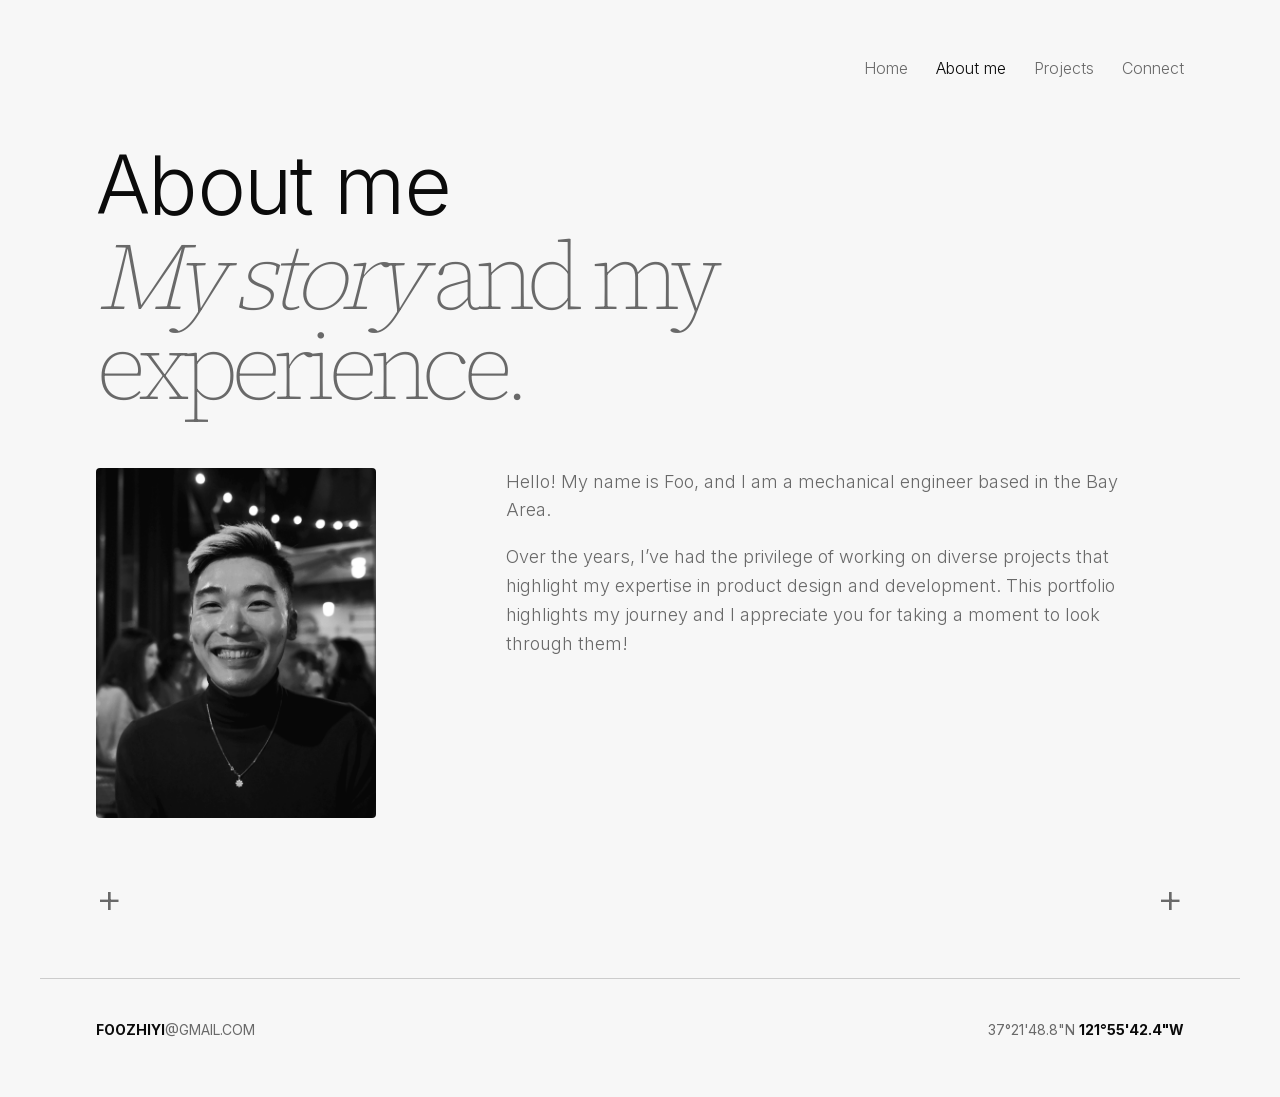
==== about/index.html @ 29fbcda3 "Initial static rebuild of zhiyifoo.com Rebuilt from Framer as plain HTML/CSS/assets with matching UR" ====
<!doctype html>
<html lang="en">
<head>
<meta charset="utf-8">
<meta name="viewport" content="width=device-width, initial-scale=1">
<title>About — Foo's Portfolio</title>
<meta name="description" content="About Zhiyi Foo, a mechanical engineer based in the Bay Area.">
<link rel="canonical" href="https://www.zhiyifoo.com/about/">
<link rel="icon" href="/favicon.jpg" type="image/jpeg">
<meta property="og:type" content="website">
<meta property="og:title" content="About — Foo's Portfolio">
<meta property="og:description" content="About Zhiyi Foo, a mechanical engineer based in the Bay Area.">
<meta property="og:url" content="https://www.zhiyifoo.com/about/">
<meta property="og:image" content="https://www.zhiyifoo.com/assets/images/social-preview.jpg">
<meta name="twitter:card" content="summary_large_image">
<meta name="twitter:title" content="About — Foo's Portfolio">
<meta name="twitter:description" content="About Zhiyi Foo, a mechanical engineer based in the Bay Area.">
<meta name="twitter:image" content="https://www.zhiyifoo.com/assets/images/social-preview.jpg">

<link rel="preload" href="/assets/fonts/inter-300.woff2" as="font" type="font/woff2" crossorigin>
<link rel="preload" href="/assets/fonts/source-serif-4-200.woff2" as="font" type="font/woff2" crossorigin>
<link rel="stylesheet" href="/style.css">

</head>
<body>
<header class="site-header">
  <nav class="site-nav" aria-label="Primary">
      <a href="/">Home</a>
      <a href="/about/" aria-current="page">About me</a>
      <a href="/projects/">Projects</a>
      <a href="/connect/">Connect</a>
  </nav>
</header>
<main>
<h1 class="name">About me</h1>
<p class="role-title"><em>My story</em> and my experience.</p>

<div class="split" style="margin-top:56px">
  <img class="about-photo" src="/assets/images/about-photo.jpeg" alt="Zhiyi Foo">
  <div>
    <p class="lede" style="margin-bottom:18px">Hello! My name is Foo, and I am a mechanical engineer based in the Bay Area.</p>
    <p class="lede">Over the years, I&rsquo;ve had the privilege of working on diverse projects that highlight my expertise in product design and development. This portfolio highlights my journey and I appreciate you for taking a moment to look through them!</p>
  </div>
</div>

<div class="plus-row"><span>+</span><span>+</span></div>

</main>
<footer class="site-footer">
  <a href="mailto:foozhiyi@gmail.com"><strong>FOOZHIYI</strong>@GMAIL.COM</a>
  <a class="location" href="https://www.google.com/maps/place/San+Francisco+Bay+Area,+CA/@37.8778835,-123.0797015,9z/data=!3m1!4b1!4m6!3m5!1s0x808583a3a688d7b5:0x8c891b8457461fa9!8m2!3d37.8271784!4d-122.2913078!16zL20vMDZwdnI?entry=ttu" target="_blank" rel="noopener">37&deg;21'48.8"N <strong>121&deg;55'42.4"W</strong></a>
</footer>
</body>
</html>
---- style.css ----
/* Zhiyi Foo — Portfolio. Values verified against the live Framer site's real CSS
   custom properties and cross-checked with rendered screenshots.
   Fonts self-hosted from the exact files Framer/Google Fonts serve, so weights
   and the "Source Serif Pro" alias (not available by name on the Google Fonts
   API) render identically rather than relying on a substitute. */

@font-face {
  font-family: "Inter";
  font-style: normal;
  font-weight: 300;
  font-display: block;
  src: url("/assets/fonts/inter-300.woff2") format("woff2");
}
@font-face {
  font-family: "Inter";
  font-style: normal;
  font-weight: 400;
  font-display: swap;
  src: url("/assets/fonts/inter-400.woff2") format("woff2");
}
@font-face {
  font-family: "Inter";
  font-style: normal;
  font-weight: 500;
  font-display: swap;
  src: url("/assets/fonts/inter-500.woff2") format("woff2");
}
@font-face {
  font-family: "Inter";
  font-style: normal;
  font-weight: 600;
  font-display: swap;
  src: url("/assets/fonts/inter-600.woff2") format("woff2");
}
@font-face {
  font-family: "Inter";
  font-style: normal;
  font-weight: 700;
  font-display: swap;
  src: url("/assets/fonts/inter-700.woff2") format("woff2");
}
@font-face {
  font-family: "Inter";
  font-style: italic;
  font-weight: 300;
  font-display: swap;
  src: url("/assets/fonts/inter-italic-300.woff2") format("woff2");
}
@font-face {
  font-family: "Source Serif 4";
  font-style: normal;
  font-weight: 200;
  font-display: block;
  src: url("/assets/fonts/source-serif-4-200.woff2") format("woff2");
}
@font-face {
  font-family: "Source Serif 4";
  font-style: normal;
  font-weight: 300;
  font-display: swap;
  src: url("/assets/fonts/source-serif-4-300.woff2") format("woff2");
}
@font-face {
  font-family: "Source Serif Pro";
  font-style: normal;
  font-weight: 300;
  font-display: swap;
  src: url("/assets/fonts/source-serif-pro-300.woff2") format("woff2");
}
@font-face {
  font-family: "Fragment Mono";
  font-style: normal;
  font-weight: 400;
  font-display: swap;
  src: url("/assets/fonts/fragment-mono-400.woff2") format("woff2");
}

:root {
  --color-ink: #0b0b0b;
  --color-paper: #f7f7f7;
  --color-surface: #ebebeb;
  --color-border: #cccccc;
  --color-muted: #696969;

  --font-body: "Inter", -apple-system, BlinkMacSystemFont, "Segoe UI", Roboto, sans-serif;
  --font-serif: "Source Serif 4", Georgia, "Times New Roman", serif;
  --font-serif-pro: "Source Serif Pro", "Source Serif 4", Georgia, "Times New Roman", serif;
  --font-mono: "Fragment Mono", ui-monospace, "SFMono-Regular", Menlo, Consolas, monospace;

  --max-width: 1200px;
  --pad: clamp(24px, 6vw, 56px);
  --pad-r: clamp(24px, 6vw, 56px);
}

@media (prefers-color-scheme: dark) {
  :root {
    --color-ink: #ffffff;
    --color-paper: #0b0b0b;
    --color-surface: #121212;
    --color-border: #272727;
    --color-muted: #a8a8a8;
  }
}

* { box-sizing: border-box; min-width: 0; }
html, body { margin: 0; padding: 0; overflow-x: hidden; }

body {
  background: var(--color-paper);
  color: var(--color-ink);
  font-family: var(--font-body);
  font-size: 16px;
  line-height: 1.6;
  -webkit-font-smoothing: antialiased;
}

h1, h2, h3, h4, p, figure { margin: 0; }
a { color: inherit; }
img { max-width: 100%; display: block; }

.wrap, header.site-header, main, footer.site-footer {
  max-width: var(--max-width);
  margin: 0 auto;
  padding-left: var(--pad);
  padding-right: var(--pad-r);
}

/* Two-column pattern reused across hero divider row, section headings + lists,
   and the About photo + bio row. */
.split {
  display: grid;
  grid-template-columns: 330px 1fr;
  gap: 80px;
  align-items: start;
}

@media (max-width: 860px) {
  .split { grid-template-columns: 1fr; gap: 20px; }
}

/* Header / nav — no logo/brand on the live site, just right-aligned nav */
header.site-header {
  display: flex;
  justify-content: flex-end;
  padding-top: 56px;
  padding-bottom: 0;
}

nav.site-nav {
  display: flex;
  gap: 16px 28px;
  flex-wrap: wrap;
  justify-content: flex-end;
  width: 100%;
}

nav.site-nav a {
  text-decoration: none;
  font-size: 16px;
  font-weight: 300;
  color: var(--color-muted);
}

nav.site-nav a[aria-current="page"] { color: var(--color-ink); }
nav.site-nav a:hover { color: var(--color-ink); }

/* Main content */
main { padding-top: 60px; padding-bottom: 0; }

.hero-photo {
  width: 90px;
  height: 90px;
  border-radius: 50%;
  object-fit: cover;
  margin-bottom: 32px;
}

.about-photo {
  width: 100%;
  max-width: 280px;
  aspect-ratio: 4 / 5;
  object-fit: cover;
  border-radius: 4px;
}

h1.name {
  font-family: var(--font-body);
  font-weight: 300;
  font-size: clamp(40px, 6.4vw, 90px);
  line-height: 1.05;
  letter-spacing: -0.02em;
  color: var(--color-ink);
}

.role-title {
  font-family: "Source Serif 4", Georgia, "Times New Roman", serif;
  font-weight: 200;
  font-size: clamp(44px, 7.4vw, 104px);
  line-height: 0.95;
  letter-spacing: -8.32px;
  color: var(--color-muted);
  margin-top: 4px;
  max-width: 740px;
}

.role-title em, .role-title i { font-style: italic; }

.hero-row { margin-top: 110px; }

.divider {
  border: none;
  border-top: 1px solid var(--color-border);
  margin: 12px 0 0;
}

.lede {
  font-size: 18px;
  font-weight: 300;
  color: var(--color-muted);
}

.split .lede { max-width: 60ch; }

.plus-row {
  display: flex;
  justify-content: space-between;
  margin: 60px 0;
  color: var(--color-muted);
  font-size: 40px;
  font-weight: 300;
  line-height: 1;
}

section { margin: 60px 0; }

h1.section-title, .split > h1 {
  font-family: var(--font-serif);
  font-weight: 300;
  font-size: clamp(32px, 4.4vw, 60px);
  color: var(--color-ink);
  line-height: 1.1;
}

/* Experience list */
.experience-item {
  padding: 20px 0;
}

.experience-item:first-child {
  padding-top: 0;
}

.experience-item .company {
  display: block;
  font-family: var(--font-body);
  font-weight: 300;
  font-size: 36px;
  color: var(--color-ink);
}

.experience-item .dates {
  display: block;
  font-size: 16px;
  font-weight: 300;
  color: var(--color-muted);
  margin-top: 4px;
}

.experience-item .title {
  font-family: var(--font-body);
  font-weight: 300;
  font-style: italic;
  font-size: 24px;
  color: var(--color-ink);
  margin-top: 22px;
  padding-left: 32px;
}

.experience-item .desc {
  font-size: 18px;
  font-weight: 300;
  color: var(--color-muted);
  margin-top: 8px;
  max-width: 60ch;
  padding-left: 32px;
}

/* Resume button */
.btn {
  display: inline-flex;
  align-items: center;
  gap: 8px;
  background: var(--color-ink);
  color: var(--color-paper);
  text-decoration: none;
  padding: 14px 28px;
  border-radius: 50px;
  font-size: 15px;
  border: none;
  cursor: pointer;
  margin-top: 28px;
}

/* Project grid */
.project-grid {
  display: grid;
  grid-template-columns: repeat(3, 1fr);
  gap: 36px 32px;
}

@media (max-width: 860px) {
  .project-grid { grid-template-columns: repeat(2, 1fr); }
}
@media (max-width: 560px) {
  .project-grid { grid-template-columns: 1fr; }
}

.project-card { display: block; text-decoration: none; color: inherit; }

.project-card img {
  width: 100%;
  aspect-ratio: 4 / 3;
  object-fit: cover;
  border-radius: 6px;
  margin-bottom: 16px;
}

.project-card .project-card-title {
  font-family: var(--font-body);
  font-style: italic;
  font-weight: 300;
  font-size: 24px;
  color: var(--color-ink);
  text-align: center;
}

.project-card .project-card-year {
  font-size: 14px;
  color: var(--color-muted);
  margin-top: 4px;
  text-align: center;
}

.home-project-grid { grid-template-columns: repeat(2, 1fr); gap: 10px; }
.home-project-grid .project-card img { aspect-ratio: 4 / 3; border-radius: 0; margin-bottom: 0; }

.resume-download { text-align: center; margin-top: 56px; }
.resume-download .btn { margin-top: 0; }

.social-row {
  display: flex;
  justify-content: center;
  align-items: center;
  gap: 230px;
  margin-top: 40px;
}

.social-row a {
  display: flex;
  align-items: center;
  justify-content: center;
  width: 50px;
  height: 50px;
  border-radius: 10px;
  background: var(--color-ink);
  color: var(--color-paper);
}

.social-row svg { width: 24px; height: 24px; }

@media (max-width: 560px) {
  .social-row { gap: 60px; }
}

/* Connect form */
.contact-form {
  display: grid;
  grid-template-columns: 1fr 1fr;
  gap: 16px;
}

.contact-form .field-message { grid-column: 1 / -1; }
.contact-form .field-submit { grid-column: 1 / -1; }

.contact-form input,
.contact-form textarea {
  width: 100%;
  background: var(--color-surface);
  border: 1px solid var(--color-border);
  border-radius: 8px;
  color: var(--color-ink);
  font-family: var(--font-body);
  font-size: 15px;
  padding: 14px 16px;
}

.contact-form textarea { min-height: 130px; resize: vertical; }

.contact-form ::placeholder { color: var(--color-muted); opacity: 1; }

.contact-form button {
  width: 100%;
  background: var(--color-surface);
  color: var(--color-ink);
  border: 1px solid var(--color-border);
  border-radius: 8px;
  padding: 14px 16px;
  font-family: var(--font-body);
  font-weight: 600;
  font-size: 15px;
  cursor: pointer;
}

.contact-form button:hover { background: var(--color-border); }

@media (max-width: 640px) {
  .contact-form { grid-template-columns: 1fr; }
}

/* Blog post */
.post-back {
  display: inline-block;
  color: var(--color-muted);
  text-decoration: none;
  font-size: 50px;
  line-height: 1;
  margin-bottom: 56px;
}
.post-back:hover { color: var(--color-ink); }

.post-header { text-align: center; max-width: 760px; margin: 0 auto 48px; }

.post-header h1 {
  font-family: var(--font-body);
  font-weight: 300;
  font-size: clamp(40px, 9vw, 90px);
  line-height: 1.1;
  color: var(--color-ink);
}

.post-meta { margin-top: 20px; }

.post-meta .post-tag-primary {
  display: block;
  font-family: var(--font-serif-pro);
  font-style: normal;
  font-weight: 300;
  font-size: 22px;
  color: var(--color-muted);
}

.post-meta .post-tag-year {
  display: block;
  font-size: 16px;
  color: var(--color-muted);
  margin-top: 4px;
}

.post-hero {
  width: 100%;
  border-radius: 6px;
  margin-bottom: 32px;
  aspect-ratio: 16/10;
  object-fit: cover;
}

article.post-body {
  max-width: 680px;
  margin: 0 auto;
}

article.post-body p {
  margin-bottom: 18px;
  font-size: 18px;
  line-height: 1.5;
  font-weight: 300;
  color: var(--color-ink);
}

article.post-body h2 {
  font-family: var(--font-body);
  font-weight: 700;
  font-size: 35px;
  margin-top: 44px;
  margin-bottom: 16px;
  color: var(--color-ink);
}

article.post-body h3 {
  font-family: var(--font-body);
  font-weight: 700;
  font-size: 25px;
  margin-top: 32px;
  margin-bottom: 12px;
  color: var(--color-ink);
}

.post-inline-img {
  display: block;
  box-sizing: border-box;
  width: 100%;
  height: auto;
  border-radius: 6px;
  margin: 24px 0;
  padding: 28px;
  background: #ffffff;
}

.img-caption {
  margin: -16px 0 24px;
  padding-left: 14px;
  border-left: 2px solid var(--color-border);
  font-style: italic;
  font-size: 15px;
  font-weight: 300;
  color: var(--color-muted);
}

.related-list {
  list-style: none;
  padding: 0;
  margin: 0;
  display: flex;
  flex-direction: column;
}

.related-list li {
  padding: 28px 0;
  border-top: 1px solid var(--color-border);
}

.related-list li:last-child { border-bottom: 1px solid var(--color-border); }

.related-list a {
  display: flex;
  align-items: center;
  gap: 24px;
  text-decoration: none;
  color: inherit;
}

.related-list a img {
  width: 209px;
  max-width: 35%;
  aspect-ratio: 3 / 2;
  object-fit: cover;
  border-radius: 6px;
  flex: none;
}

.related-list .related-body {
  display: flex;
  justify-content: space-between;
  align-items: baseline;
  gap: 16px;
  flex: 1;
}

.related-list .related-title {
  font-weight: 500;
  font-size: 18px;
}

.related-list .related-date {
  font-size: 16px;
  color: var(--color-muted);
  white-space: nowrap;
}

@media (max-width: 560px) {
  .related-list a { gap: 16px; }
  .related-list a img { width: 96px; }
  .related-list .related-body { flex-direction: column; gap: 4px; }
}

/* Footer */
footer.site-footer {
  padding-top: 40px;
  padding-bottom: 56px;
  display: flex;
  flex-wrap: wrap;
  gap: 20px;
  justify-content: space-between;
  align-items: center;
  font-size: 14px;
  color: var(--color-muted);
  border-top: 1px solid var(--color-border);
  margin-top: 60px;
}

footer.site-footer a { text-decoration: none; color: var(--color-muted); }
footer.site-footer strong { color: var(--color-ink); font-weight: 700; }

footer.site-footer .social-links { display: flex; gap: 20px; }

.location { font-size: 14px; }

/* 404 */
.not-found { text-align: center; padding: 140px 24px; }
.not-found h1 { font-family: var(--font-serif); font-weight: 300; font-size: 48px; margin-bottom: 16px; }
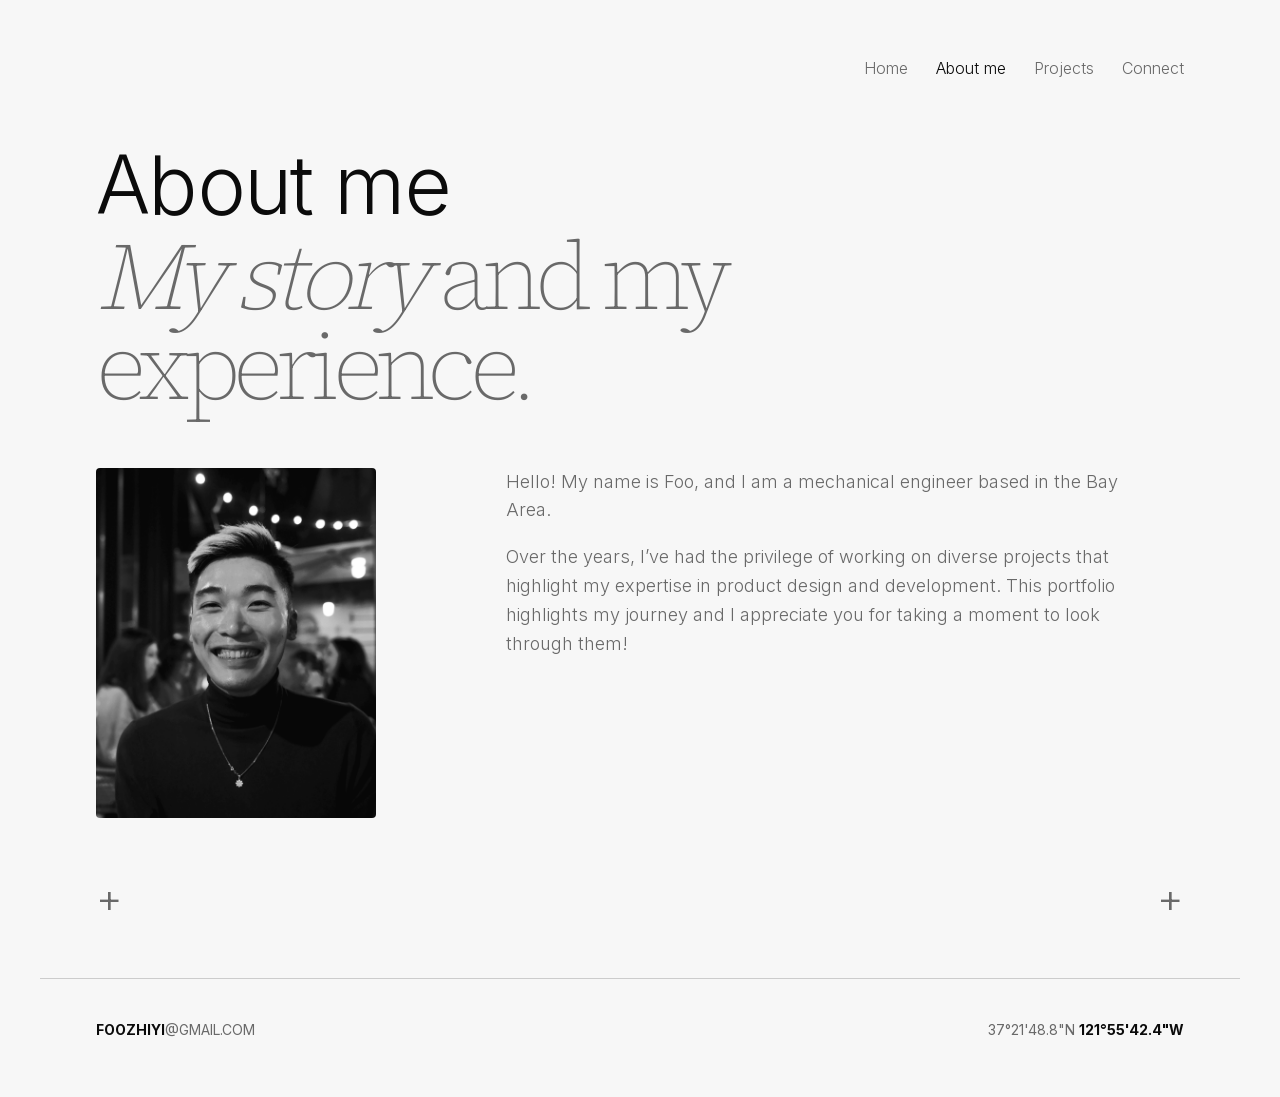
==== commit 6970c2ff: "Add cache-busting version query to stylesheet links Ensures browsers fetch the updated CSS after eac" ====
--- a/about/index.html
+++ b/about/index.html
@@ -19,7 +19,7 @@
 
 <link rel="preload" href="/assets/fonts/inter-300.woff2" as="font" type="font/woff2" crossorigin>
 <link rel="preload" href="/assets/fonts/source-serif-4-200.woff2" as="font" type="font/woff2" crossorigin>
-<link rel="stylesheet" href="/style.css">
+<link rel="stylesheet" href="/style.css?v=2">
 
 </head>
 <body>
--- a/style.css
+++ b/style.css
@@ -197,13 +197,17 @@
   font-weight: 200;
   font-size: clamp(44px, 7.4vw, 104px);
   line-height: 0.95;
-  letter-spacing: -8.32px;
+  letter-spacing: -0.08em;
   color: var(--color-muted);
   margin-top: 4px;
   max-width: 740px;
 }
 
 .role-title em, .role-title i { font-style: italic; }
+
+@media (max-width: 640px) {
+  .role-title .role-title-break { display: block; }
+}
 
 .hero-row { margin-top: 110px; }
 
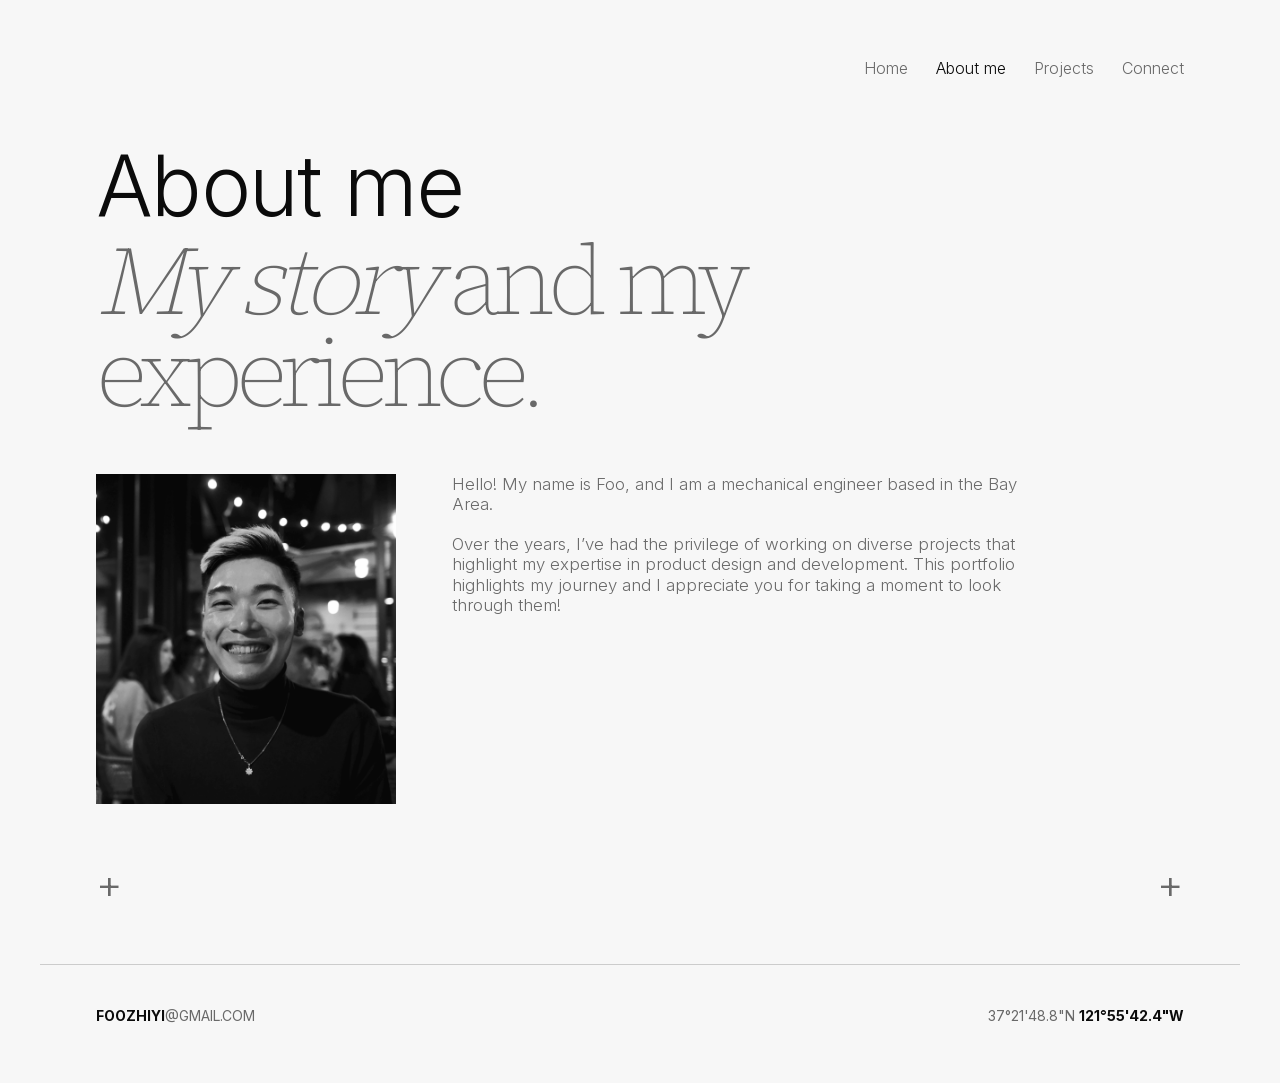
==== commit 936d1ab0: "Fix About page hero heading sizes, photo dims, and bio layout to match reference - h1.name and .role" ====
--- a/about/index.html
+++ b/about/index.html
@@ -19,7 +19,7 @@
 
 <link rel="preload" href="/assets/fonts/inter-300.woff2" as="font" type="font/woff2" crossorigin>
 <link rel="preload" href="/assets/fonts/source-serif-4-200.woff2" as="font" type="font/woff2" crossorigin>
-<link rel="stylesheet" href="/style.css?v=2">
+<link rel="stylesheet" href="/style.css?v=4">
 
 </head>
 <body>
@@ -35,11 +35,11 @@
 <h1 class="name">About me</h1>
 <p class="role-title"><em>My story</em> and my experience.</p>
 
-<div class="split" style="margin-top:56px">
+<div class="split about-split" style="margin-top:56px">
   <img class="about-photo" src="/assets/images/about-photo.jpeg" alt="Zhiyi Foo">
   <div>
-    <p class="lede" style="margin-bottom:18px">Hello! My name is Foo, and I am a mechanical engineer based in the Bay Area.</p>
-    <p class="lede">Over the years, I&rsquo;ve had the privilege of working on diverse projects that highlight my expertise in product design and development. This portfolio highlights my journey and I appreciate you for taking a moment to look through them!</p>
+    <p class="lede about-lede">Hello! My name is Foo, and I am a mechanical engineer based in the Bay Area.</p>
+    <p class="lede about-lede">Over the years, I&rsquo;ve had the privilege of working on diverse projects that highlight my expertise in product design and development. This portfolio highlights my journey and I appreciate you for taking a moment to look through them!</p>
   </div>
 </div>
 
--- a/style.css
+++ b/style.css
@@ -177,16 +177,16 @@
 
 .about-photo {
   width: 100%;
-  max-width: 280px;
-  aspect-ratio: 4 / 5;
+  max-width: 300px;
+  aspect-ratio: 300 / 330;
   object-fit: cover;
-  border-radius: 4px;
+  border-radius: 0;
 }
 
 h1.name {
   font-family: var(--font-body);
   font-weight: 300;
-  font-size: clamp(40px, 6.4vw, 90px);
+  font-size: clamp(58px, calc(19.11px + 5.063vw), 90px);
   line-height: 1.05;
   letter-spacing: -0.02em;
   color: var(--color-ink);
@@ -195,12 +195,24 @@
 .role-title {
   font-family: "Source Serif 4", Georgia, "Times New Roman", serif;
   font-weight: 200;
-  font-size: clamp(44px, 7.4vw, 104px);
+  font-size: clamp(67px, calc(22.04px + 5.854vw), 104px);
   line-height: 0.95;
   letter-spacing: -0.08em;
   color: var(--color-muted);
   margin-top: 4px;
   max-width: 740px;
+}
+
+/* About page photo + bio split: reference switches to a fixed 300px photo
+   column much earlier than the generic .split breakpoint, so this gets its
+   own scoped column widths/gap/breakpoint rather than touching .split. */
+.split.about-split {
+  grid-template-columns: 300px 1fr;
+  gap: 56px;
+}
+
+@media (max-width: 430px) {
+  .split.about-split { grid-template-columns: 1fr; gap: 20px; }
 }
 
 .role-title em, .role-title i { font-style: italic; }
@@ -223,6 +235,15 @@
   color: var(--color-muted);
 }
 
+/* About page bio copy: reference scales this text (12px -> 18px across
+   breakpoints) independently of the generic .lede used elsewhere on the
+   site, so it gets its own scoped sizing rather than changing .lede globally. */
+.about-lede {
+  font-size: clamp(12px, calc(3.76px + 1.017vw), 18px);
+  line-height: 1.2;
+  margin-bottom: 1.2em;
+}
+
 .split .lede { max-width: 60ch; }
 
 .plus-row {
@@ -258,7 +279,7 @@
   display: block;
   font-family: var(--font-body);
   font-weight: 300;
-  font-size: 36px;
+  font-size: clamp(26px, 6vw, 36px);
   color: var(--color-ink);
 }
 
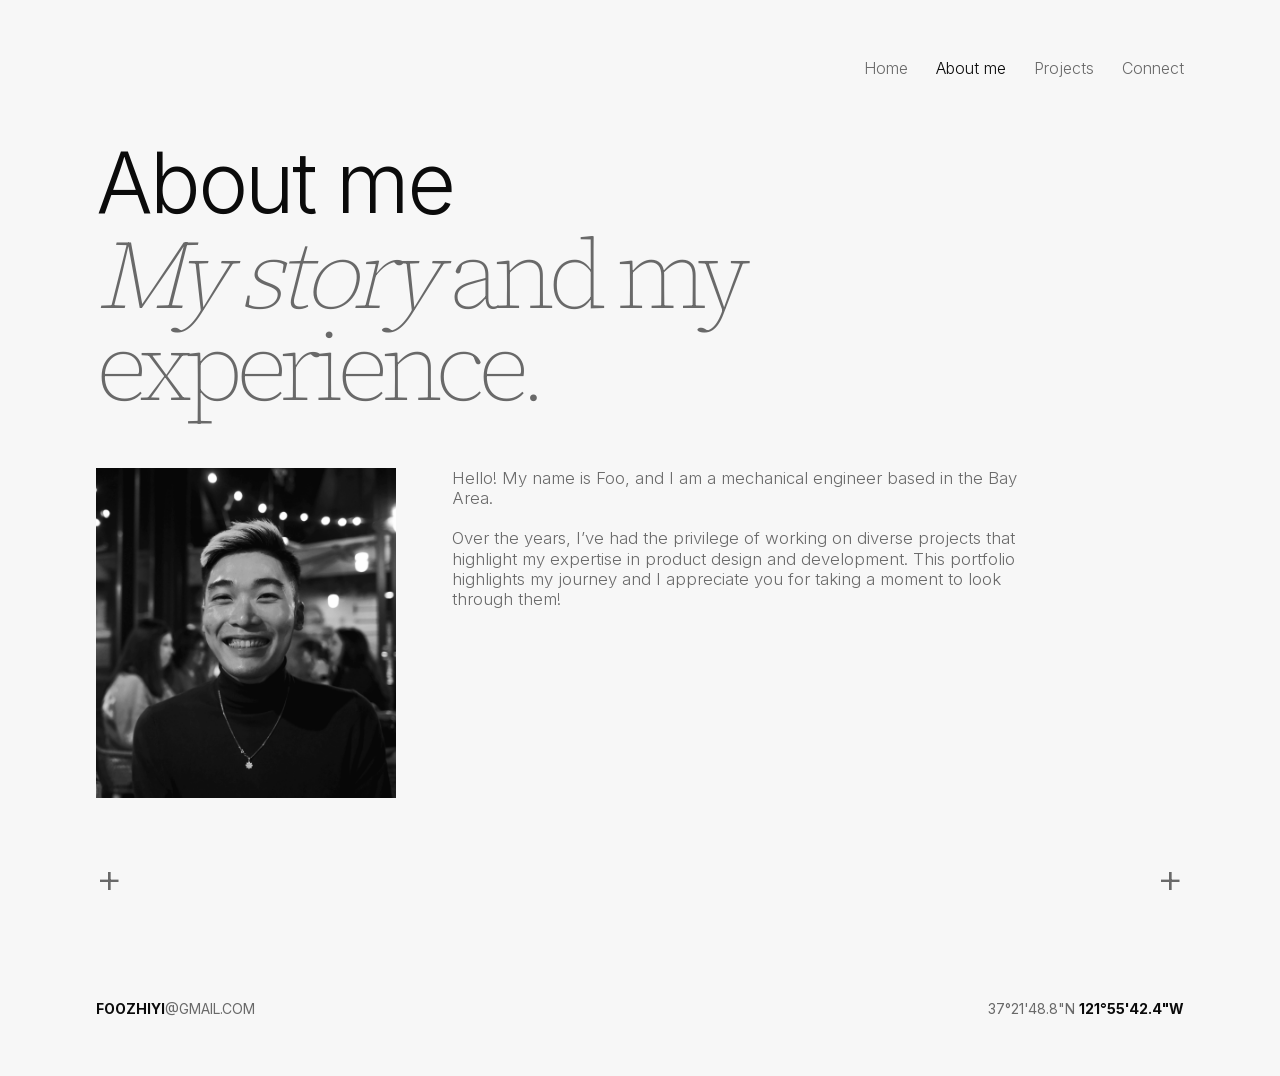
==== commit 3efebbd5: "Bump cache-busting version to v5 after multi-page parity pass Merges the Home/About/Projects/Connect" ====
--- a/about/index.html
+++ b/about/index.html
@@ -19,7 +19,7 @@
 
 <link rel="preload" href="/assets/fonts/inter-300.woff2" as="font" type="font/woff2" crossorigin>
 <link rel="preload" href="/assets/fonts/source-serif-4-200.woff2" as="font" type="font/woff2" crossorigin>
-<link rel="stylesheet" href="/style.css?v=4">
+<link rel="stylesheet" href="/style.css?v=5">
 
 </head>
 <body>
--- a/style.css
+++ b/style.css
@@ -138,7 +138,8 @@
   .split { grid-template-columns: 1fr; gap: 20px; }
 }
 
-/* Header / nav — no logo/brand on the live site, just right-aligned nav */
+/* Header / nav — no logo/brand on the live site, just right-aligned nav.
+   Below 860px the reference site centers the nav and shrinks it. */
 header.site-header {
   display: flex;
   justify-content: flex-end;
@@ -163,6 +164,12 @@
 
 nav.site-nav a[aria-current="page"] { color: var(--color-ink); }
 nav.site-nav a:hover { color: var(--color-ink); }
+
+@media (max-width: 859px) {
+  header.site-header { justify-content: center; padding-top: 35px; }
+  nav.site-nav { justify-content: center; }
+  nav.site-nav a { font-size: 14px; }
+}
 
 /* Main content */
 main { padding-top: 60px; padding-bottom: 0; }
@@ -187,8 +194,8 @@
   font-family: var(--font-body);
   font-weight: 300;
   font-size: clamp(58px, calc(19.11px + 5.063vw), 90px);
-  line-height: 1.05;
-  letter-spacing: -0.02em;
+  line-height: 0.98;
+  letter-spacing: -0.035em;
   color: var(--color-ink);
 }
 
@@ -232,6 +239,7 @@
 .lede {
   font-size: 18px;
   font-weight: 300;
+  line-height: 1.2;
   color: var(--color-muted);
 }
 
@@ -249,7 +257,7 @@
 .plus-row {
   display: flex;
   justify-content: space-between;
-  margin: 60px 0;
+  margin: 60px 0 36px;
   color: var(--color-muted);
   font-size: 40px;
   font-weight: 300;
@@ -263,7 +271,8 @@
   font-weight: 300;
   font-size: clamp(32px, 4.4vw, 60px);
   color: var(--color-ink);
-  line-height: 1.1;
+  line-height: 0.97;
+  letter-spacing: -0.035em;
 }
 
 /* Experience list */
@@ -280,6 +289,8 @@
   font-family: var(--font-body);
   font-weight: 300;
   font-size: clamp(26px, 6vw, 36px);
+  line-height: 1.2;
+  letter-spacing: -0.035em;
   color: var(--color-ink);
 }
 
@@ -287,6 +298,7 @@
   display: block;
   font-size: 16px;
   font-weight: 300;
+  line-height: 1.2;
   color: var(--color-muted);
   margin-top: 4px;
 }
@@ -296,6 +308,8 @@
   font-weight: 300;
   font-style: italic;
   font-size: 24px;
+  line-height: 1.2;
+  letter-spacing: -0.035em;
   color: var(--color-ink);
   margin-top: 22px;
   padding-left: 32px;
@@ -304,6 +318,7 @@
 .experience-item .desc {
   font-size: 18px;
   font-weight: 300;
+  line-height: 1.2;
   color: var(--color-muted);
   margin-top: 8px;
   max-width: 60ch;
@@ -330,24 +345,25 @@
 .project-grid {
   display: grid;
   grid-template-columns: repeat(3, 1fr);
-  gap: 36px 32px;
-}
-
-@media (max-width: 860px) {
+  gap: 64px 0;
+}
+
+@media (max-width: 1199px) {
   .project-grid { grid-template-columns: repeat(2, 1fr); }
 }
-@media (max-width: 560px) {
+@media (max-width: 809px) {
   .project-grid { grid-template-columns: 1fr; }
 }
 
-.project-card { display: block; text-decoration: none; color: inherit; }
+.project-card { display: block; text-decoration: none; color: inherit; padding: 0 20px; box-sizing: border-box; }
+.home-project-grid .project-card { padding: 0; }
 
 .project-card img {
   width: 100%;
-  aspect-ratio: 4 / 3;
+  height: 230px;
   object-fit: cover;
   border-radius: 6px;
-  margin-bottom: 16px;
+  margin-bottom: 20px;
 }
 
 .project-card .project-card-title {
@@ -355,19 +371,35 @@
   font-style: italic;
   font-weight: 300;
   font-size: 24px;
+  letter-spacing: -0.84px;
+  line-height: 1.2;
   color: var(--color-ink);
   text-align: center;
+  width: calc(100% - 40px);
+  margin: 0 auto;
+}
+
+@media (max-width: 1199px) {
+  .project-card .project-card-title { font-size: 19px; }
+}
+@media (max-width: 809px) {
+  .project-card .project-card-title { font-size: 15px; }
 }
 
 .project-card .project-card-year {
-  font-size: 14px;
-  color: var(--color-muted);
-  margin-top: 4px;
+  font-size: 16px;
+  font-weight: 300;
+  line-height: 0.95;
+  color: #555555;
+  margin-top: 12px;
   text-align: center;
-}
-
-.home-project-grid { grid-template-columns: repeat(2, 1fr); gap: 10px; }
-.home-project-grid .project-card img { aspect-ratio: 4 / 3; border-radius: 0; margin-bottom: 0; }
+  width: calc(100% - 40px);
+  margin-left: auto;
+  margin-right: auto;
+}
+
+.home-project-grid { grid-template-columns: repeat(2, 1fr); gap: 10px; margin-top: 40px; }
+.home-project-grid .project-card img { aspect-ratio: 1.582; border-radius: 0; margin-bottom: 0; }
 
 .resume-download { text-align: center; margin-top: 56px; }
 .resume-download .btn { margin-top: 0; }
@@ -376,25 +408,24 @@
   display: flex;
   justify-content: center;
   align-items: center;
-  gap: 230px;
-  margin-top: 40px;
+  gap: 95px;
+  margin-top: 86px;
 }
 
 .social-row a {
   display: flex;
   align-items: center;
   justify-content: center;
-  width: 50px;
-  height: 50px;
-  border-radius: 10px;
-  background: var(--color-ink);
-  color: var(--color-paper);
-}
-
-.social-row svg { width: 24px; height: 24px; }
-
-@media (max-width: 560px) {
-  .social-row { gap: 60px; }
+  width: 35px;
+  height: 35px;
+  color: var(--color-ink);
+}
+
+.social-row svg { width: 100%; height: 100%; fill: currentColor; }
+
+@media (min-width: 859px) {
+  .social-row { gap: 238px; }
+  .social-row a { width: 50px; height: 50px; }
 }
 
 /* Connect form */
@@ -411,7 +442,7 @@
 .contact-form textarea {
   width: 100%;
   background: var(--color-surface);
-  border: 1px solid var(--color-border);
+  border: none;
   border-radius: 8px;
   color: var(--color-ink);
   font-family: var(--font-body);
@@ -425,9 +456,9 @@
 
 .contact-form button {
   width: 100%;
-  background: var(--color-surface);
-  color: var(--color-ink);
-  border: 1px solid var(--color-border);
+  background: var(--color-border);
+  color: var(--color-ink);
+  border: none;
   border-radius: 8px;
   padding: 14px 16px;
   font-family: var(--font-body);
@@ -436,11 +467,7 @@
   cursor: pointer;
 }
 
-.contact-form button:hover { background: var(--color-border); }
-
-@media (max-width: 640px) {
-  .contact-form { grid-template-columns: 1fr; }
-}
+.contact-form button:hover { filter: brightness(1.15); }
 
 /* Blog post */
 .post-back {
@@ -529,6 +556,23 @@
   margin: 24px 0;
   padding: 28px;
   background: #ffffff;
+}
+
+.post-video {
+  position: relative;
+  width: 100%;
+  aspect-ratio: 16 / 9;
+  margin: 24px 0;
+  border-radius: 6px;
+  overflow: hidden;
+}
+
+.post-video iframe {
+  position: absolute;
+  inset: 0;
+  width: 100%;
+  height: 100%;
+  border: 0;
 }
 
 .img-caption {
@@ -603,20 +647,20 @@
   padding-top: 40px;
   padding-bottom: 56px;
   display: flex;
-  flex-wrap: wrap;
+  flex-wrap: nowrap;
   gap: 20px;
   justify-content: space-between;
   align-items: center;
   font-size: 14px;
   color: var(--color-muted);
-  border-top: 1px solid var(--color-border);
   margin-top: 60px;
 }
 
-footer.site-footer a { text-decoration: none; color: var(--color-muted); }
+footer.site-footer a { text-decoration: none; color: var(--color-muted); overflow-wrap: anywhere; }
 footer.site-footer strong { color: var(--color-ink); font-weight: 700; }
 
 footer.site-footer .social-links { display: flex; gap: 20px; }
+footer.site-footer .location { flex-shrink: 0; }
 
 .location { font-size: 14px; }
 
